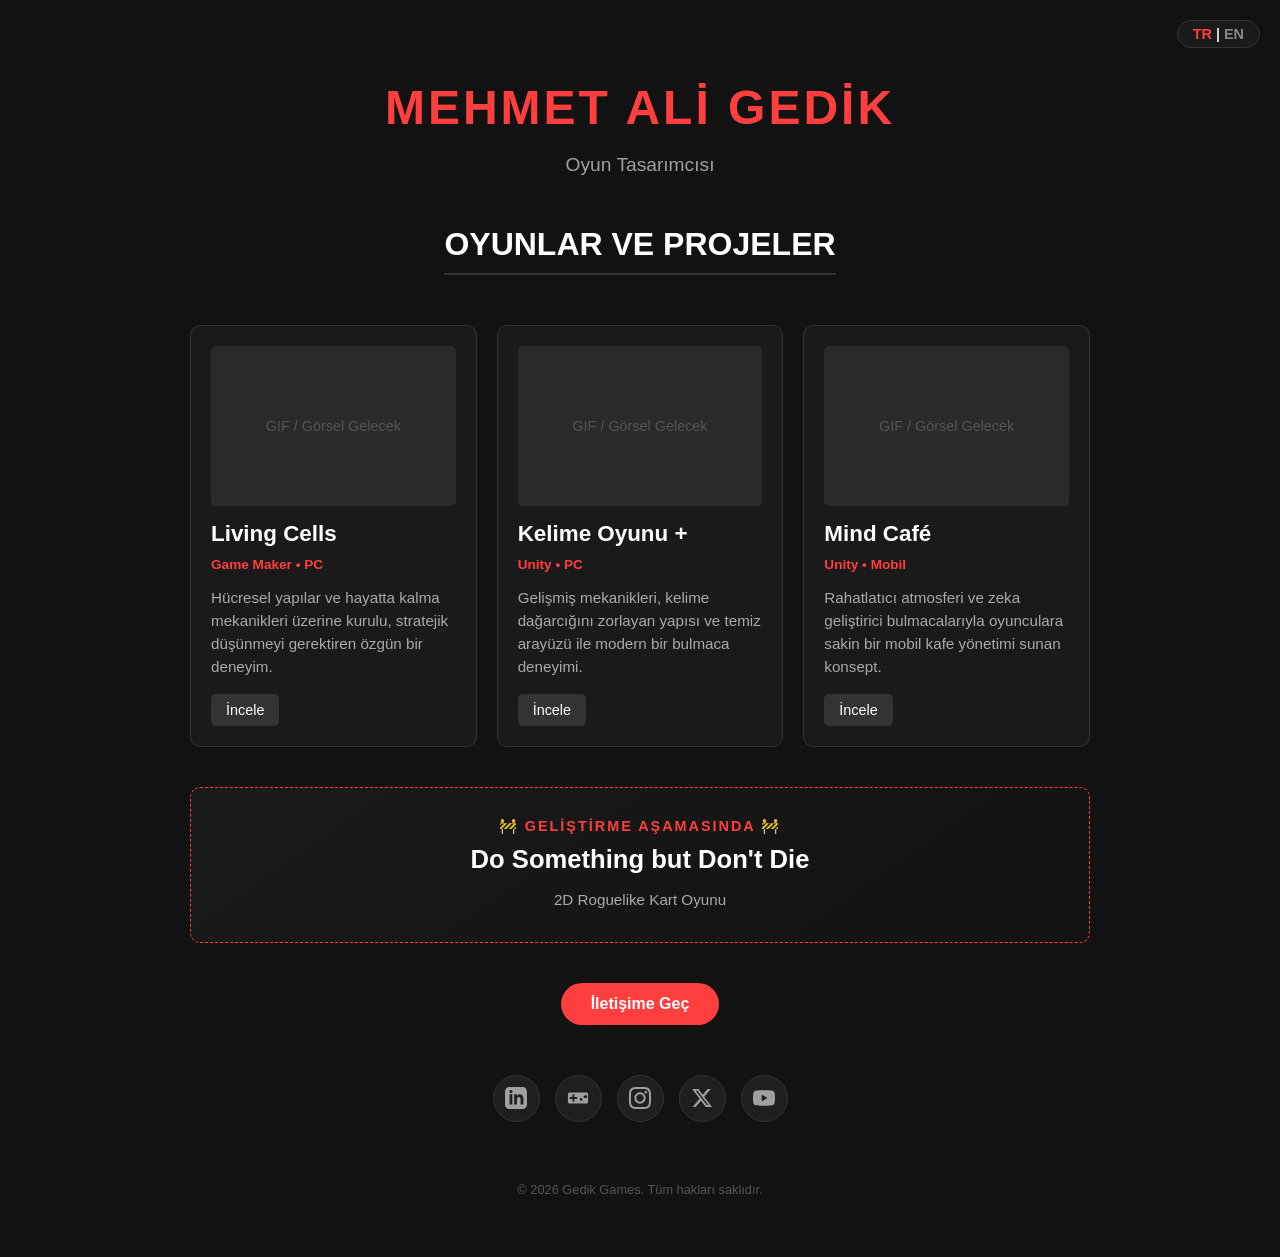
==== tr.html @ 859d9645 "Add files via upload" ====
﻿<!DOCTYPE html>
<html lang="tr">
<head>
    <meta charset="UTF-8">
    <meta name="viewport" content="width=device-width, initial-scale=1.0">
    <title>Mehmet Ali Gedik | Oyun Tasarımcısı</title>
    <link rel="icon" type="image/png" href="favicon.png">
    <style>
        body {
            background-color: #121212;
            color: #e0e0e0;
            font-family: 'Segoe UI', Tahoma, Geneva, Verdana, sans-serif;
            margin: 0;
            padding: 40px 0;
            display: flex;
            flex-direction: column;
            align-items: center;
            text-align: center;
            position: relative;
        }

        .container {
            max-width: 900px;
            padding: 20px;
            width: 100%;
        }

        /* --- DİL SEÇENEĞİ BUTONU --- */
        .lang-switch {
            position: absolute;
            top: 20px;
            right: 20px;
            background-color: #1a1a1a;
            border: 1px solid #333;
            border-radius: 20px;
            padding: 5px 15px;
            font-size: 0.9rem;
            font-weight: bold;
        }

            .lang-switch a {
                color: #888;
                text-decoration: none;
                transition: color 0.3s;
            }

                .lang-switch a.active {
                    color: #ff3e3e;
                }

                .lang-switch a:hover {
                    color: #fff;
                }

        h1 {
            font-size: 3rem;
            margin-bottom: 10px;
            color: #ff3e3e;
            text-transform: uppercase;
            letter-spacing: 3px;
            margin-top: 20px;
        }

        p {
            font-size: 1.2rem;
            color: #a0a0a0;
            margin-bottom: 30px;
        }

        .btn {
            display: inline-block;
            margin-top: 40px;
            padding: 12px 30px;
            background-color: #ff3e3e;
            color: white;
            text-decoration: none;
            font-weight: bold;
            border-radius: 30px;
            transition: transform 0.2s, background 0.2s;
        }

            .btn:hover {
                transform: scale(1.05);
                background-color: #e62e2e;
            }

        /* --- OYUN KARTLARI STİLİ --- */
        .section-title {
            margin-top: 20px;
            margin-bottom: 30px;
            font-size: 2rem;
            color: #fff;
            border-bottom: 2px solid #333;
            padding-bottom: 10px;
            display: inline-block;
        }

        .projects-grid {
            display: grid;
            grid-template-columns: repeat(auto-fit, minmax(280px, 1fr));
            gap: 20px;
            margin-top: 20px;
        }

        .project-card {
            background-color: #1a1a1a;
            border: 1px solid #333;
            border-radius: 10px;
            padding: 20px;
            text-align: left;
            transition: transform 0.3s ease, border-color 0.3s ease;
        }

            .project-card:hover {
                transform: translateY(-5px);
                border-color: #ff3e3e;
            }

        .project-img {
            width: 100%;
            height: 160px;
            background-color: #2a2a2a;
            border-radius: 5px;
            margin-bottom: 15px;
            object-fit: cover;
            display: flex;
            align-items: center;
            justify-content: center;
            color: #555;
            font-size: 0.9rem;
        }

        .project-title {
            font-size: 1.4rem;
            color: #fff;
            margin: 0 0 10px 0;
        }

        .project-desc {
            font-size: 0.95rem;
            color: #aaa;
            margin-bottom: 15px;
            line-height: 1.5;
        }

        .project-tech {
            font-size: 0.85rem;
            color: #ff3e3e;
            margin-bottom: 15px;
            font-weight: bold;
            /* text-transform: uppercase; Kodu silindi, artık tam yazıldığı gibi görünecek */
        }

        .play-btn {
            display: inline-block;
            padding: 8px 15px;
            background-color: #333;
            color: white;
            text-decoration: none;
            border-radius: 5px;
            font-size: 0.9rem;
            transition: background 0.2s;
        }

            .play-btn:hover {
                background-color: #ff3e3e;
            }

        /* --- CURRENTLY WORKING ON KARTI --- */
        .wip-card {
            background: linear-gradient(145deg, #1a1a1a, #121212);
            border: 1px dashed #ff3e3e;
            border-radius: 10px;
            padding: 30px;
            margin-top: 40px;
            text-align: center;
        }

        .wip-label {
            color: #ff3e3e;
            font-size: 0.9rem;
            font-weight: bold;
            text-transform: uppercase;
            letter-spacing: 2px;
            margin-bottom: 10px;
        }

        .wip-title {
            font-size: 1.6rem;
            color: #fff;
            margin: 0 0 5px 0;
        }

        /* SOSYAL MEDYA */
        .social-links {
            margin-top: 50px;
            display: flex;
            justify-content: center;
            gap: 15px;
            flex-wrap: wrap; /* Mobilde sığması için */
        }

        .social-btn {
            display: flex;
            align-items: center;
            justify-content: center;
            width: 45px;
            height: 45px;
            background-color: #1f1f1f;
            border: 1px solid #333;
            border-radius: 50%;
            color: #a0a0a0;
            transition: all 0.3s ease;
        }

            .social-btn svg {
                width: 22px;
                height: 22px;
                fill: currentColor;
            }

            .social-btn:hover {
                background-color: #ff3e3e;
                color: white;
                border-color: #ff3e3e;
                transform: translateY(-3px);
            }

        .footer {
            margin-top: 60px;
            font-size: 0.8rem;
            color: #555;
        }
    </style>
</head>
<body>

    <div class="lang-switch">
        <a href="index.html" class="active">TR</a> | <a href="en.html">EN</a>
    </div>

    <div class="container">
        <h1>MEHMET ALİ GEDİK</h1>
        <p>Oyun Tasarımcısı</p>

        <h2 class="section-title">OYUNLAR VE PROJELER</h2>

        <div class="projects-grid">

            <div class="project-card">
                <div class="project-img">GIF / Görsel Gelecek</div>
                <h3 class="project-title">Living Cells</h3>
                <div class="project-tech">Game Maker • PC</div>
                <p class="project-desc">Hücresel yapılar ve hayatta kalma mekanikleri üzerine kurulu, stratejik düşünmeyi gerektiren özgün bir deneyim.</p>
                <a href="#" class="play-btn" target="_blank">İncele</a>
            </div>

            <div class="project-card">
                <div class="project-img">GIF / Görsel Gelecek</div>
                <h3 class="project-title">Kelime Oyunu +</h3>
                <div class="project-tech">Unity • PC</div>
                <p class="project-desc">Gelişmiş mekanikleri, kelime dağarcığını zorlayan yapısı ve temiz arayüzü ile modern bir bulmaca deneyimi.</p>
                <a href="#" class="play-btn" target="_blank">İncele</a>
            </div>

            <div class="project-card">
                <div class="project-img">GIF / Görsel Gelecek</div>
                <h3 class="project-title">Mind Café</h3>
                <div class="project-tech">Unity • Mobil</div>
                <p class="project-desc">Rahatlatıcı atmosferi ve zeka geliştirici bulmacalarıyla oyunculara sakin bir mobil kafe yönetimi sunan konsept.</p>
                <a href="https://trello.com/b/cbjnEdzm/mind-cafe" class="play-btn" target="_blank">İncele</a>
            </div>

        </div>

        <div class="wip-card">
            <div class="wip-label">🚧 Geliştirme Aşamasında 🚧</div>
            <h3 class="wip-title">Do Something but Don't Die</h3>
            <p class="project-desc" style="margin-bottom:0;">2D Roguelike Kart Oyunu</p>
        </div>

        <a href="mailto:mehmetali@gedik.games" class="btn">İletişime Geç</a>

        <div class="social-links">

            <a href="https://www.linkedin.com/in/mehmet-ali-gedik-4412b135b/" target="_blank" class="social-btn" title="LinkedIn">
                <svg viewBox="0 0 24 24"><path d="M19 0h-14c-2.761 0-5 2.239-5 5v14c0 2.761 2.239 5 5 5h14c2.762 0 5-2.239 5-5v-14c0-2.761-2.238-5-5-5zm-11 19h-3v-11h3v11zm-1.5-12.268c-.966 0-1.75-.79-1.75-1.764s.784-1.764 1.75-1.764 1.75.79 1.75 1.764-.783 1.764-1.75 1.764zm13.5 12.268h-3v-5.604c0-3.368-4-3.113-4 0v5.604h-3v-11h3v1.765c1.396-2.586 7-2.777 7 2.476v6.759z" /></svg>
            </a>

            <a href="https://gedikmemoli.itch.io" target="_blank" class="social-btn" title="Itch.io">
                <svg viewBox="0 0 24 24">
                    <path d="M21 6H3c-1.1 0-2 .9-2 2v8c0 1.1.9 2 2 2h18c1.1 0 2-.9 2-2V8c0-1.1-.9-2-2-2zm-10 7H8v3H6v-3H3v-2h3V8h2v3h3v2zm4.5 2c-.83 0-1.5-.67-1.5-1.5s.67-1.5 1.5-1.5 1.5.67 1.5 1.5-.67 1.5-1.5 1.5zm4-3c-.83 0-1.5-.67-1.5-1.5S19.67 9 20.5 9s1.5.67 1.5 1.5-.67 1.5-1.5 1.5z" />
                </svg>
            </a>

            <a href="https://www.instagram.com/gedikmemoli" target="_blank" class="social-btn" title="Instagram">
                <svg viewBox="0 0 24 24"><path d="M12 2.163c3.204 0 3.584.012 4.85.07 3.252.148 4.771 1.691 4.919 4.919.058 1.265.069 1.645.069 4.849 0 3.205-.012 3.584-.069 4.849-.149 3.225-1.664 4.771-4.919 4.919-1.266.058-1.644.07-4.85.07-3.204 0-3.584-.012-4.849-.07-3.26-.149-4.771-1.699-4.919-4.92-.058-1.265-.07-1.644-.07-4.849 0-3.204.013-3.583.07-4.849.149-3.227 1.664-4.771 4.919-4.919 1.266-.057 1.645-.069 4.849-.069zm0-2.163c-3.259 0-3.667.014-4.947.072-4.358.2-6.78 2.618-6.98 6.98-.059 1.281-.073 1.689-.073 4.948 0 3.259.014 3.668.072 4.948.2 4.358 2.618 6.78 6.98 6.98 1.281.058 1.689.072 4.948.072 3.259 0 3.668-.014 4.948-.072 4.354-.2 6.782-2.618 6.979-6.98.059-1.28.073-1.689.073-4.948 0-3.259-.014-3.667-.072-4.947-.196-4.354-2.617-6.78-6.979-6.98-1.281-.059-1.69-.073-4.949-.073zm0 5.838c-3.403 0-6.162 2.759-6.162 6.162s2.759 6.163 6.162 6.163 6.162-2.759 6.162-6.163c0-3.403-2.759-6.162-6.162-6.162zm0 10.162c-2.209 0-4-1.79-4-4 0-2.209 1.791-4 4-4s4 1.791 4 4c0 2.21-1.791 4-4 4zm6.406-11.845c-.796 0-1.441.645-1.441 1.44s.645 1.44 1.441 1.44c.795 0 1.439-.645 1.439-1.44s-.644-1.44-1.439-1.44z" /></svg>
            </a>

            <a href="https://x.com/gedikmemoli" target="_blank" class="social-btn" title="X (Twitter)">
                <svg viewBox="0 0 24 24"><path d="M18.244 2.25h3.308l-7.227 8.26 8.502 11.24H16.17l-5.214-6.817L4.99 21.75H1.68l7.73-8.835L1.254 2.25H8.08l4.713 6.231zm-1.161 17.52h1.833L7.084 4.126H5.117z" /></svg>
            </a>

            <a href="https://www.youtube.com/@gedikmemoli" target="_blank" class="social-btn" title="YouTube">
                <svg viewBox="0 0 24 24"><path d="M23.498 6.186a3.016 3.016 0 0 0-2.122-2.136C19.505 3.545 12 3.545 12 3.545s-7.505 0-9.377.505A3.017 3.017 0 0 0 .502 6.186C0 8.07 0 12 0 12s0 3.93.502 5.814a3.016 3.016 0 0 0 2.122 2.136c1.871.505 9.376.505 9.376.505s7.505 0 9.377-.505a3.015 3.015 0 0 0 2.122-2.136C24 15.93 24 12 24 12s0-3.93-.502-5.814zM9.545 15.568V8.432L15.818 12l-6.273 3.568z" /></svg>
            </a>

        </div>

        <div class="footer">
            &copy; 2026 Gedik Games. Tüm hakları saklıdır.
        </div>
    </div>

</body>
</html>
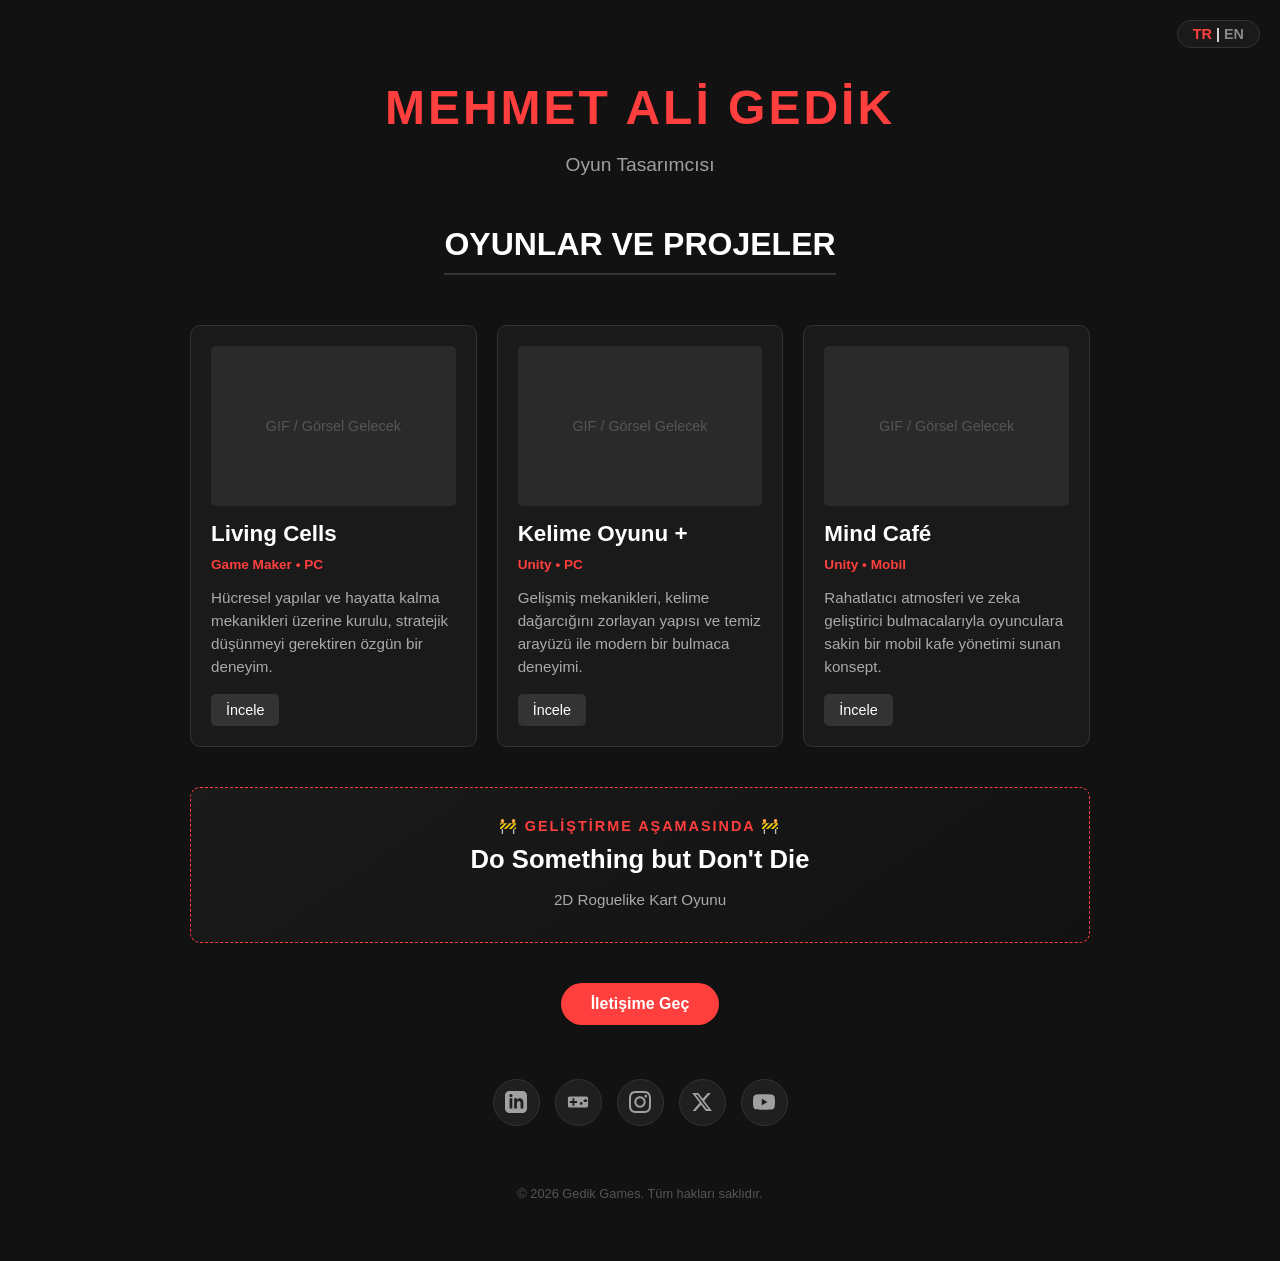
==== commit 9d490585: "Update tr.html" ====
--- a/tr.html
+++ b/tr.html
@@ -1,4 +1,4 @@
-﻿<!DOCTYPE html>
+<!DOCTYPE html>
 <html lang="tr">
 <head>
     <meta charset="UTF-8">
@@ -18,7 +18,6 @@
             text-align: center;
             position: relative;
         }
-
         .container {
             max-width: 900px;
             padding: 20px;
@@ -37,20 +36,17 @@
             font-size: 0.9rem;
             font-weight: bold;
         }
-
-            .lang-switch a {
-                color: #888;
-                text-decoration: none;
-                transition: color 0.3s;
-            }
-
-                .lang-switch a.active {
-                    color: #ff3e3e;
-                }
-
-                .lang-switch a:hover {
-                    color: #fff;
-                }
+        .lang-switch a {
+            color: #888;
+            text-decoration: none;
+            transition: color 0.3s;
+        }
+        .lang-switch a.active {
+            color: #ff3e3e;
+        }
+        .lang-switch a:hover {
+            color: #fff;
+        }
 
         h1 {
             font-size: 3rem;
@@ -60,29 +56,38 @@
             letter-spacing: 3px;
             margin-top: 20px;
         }
-
         p {
             font-size: 1.2rem;
             color: #a0a0a0;
             margin-bottom: 30px;
         }
-
+        
+        /* --- YENİ İLETİŞİM BUTONU STİLİ --- */
         .btn {
             display: inline-block;
             margin-top: 40px;
             padding: 12px 30px;
             background-color: #ff3e3e;
             color: white;
-            text-decoration: none;
             font-weight: bold;
             border-radius: 30px;
-            transition: transform 0.2s, background 0.2s;
-        }
-
-            .btn:hover {
-                transform: scale(1.05);
-                background-color: #e62e2e;
-            }
+            cursor: pointer;
+            transition: all 0.4s cubic-bezier(0.25, 0.8, 0.25, 1);
+            white-space: nowrap; 
+            overflow: hidden;
+            user-select: all; 
+        }
+        .btn:hover {
+            transform: scale(1.05);
+            background-color: #e62e2e;
+        }
+        .btn.expanded {
+            background-color: #1f1f1f;
+            border: 1px solid #ff3e3e;
+            color: #ff3e3e;
+            padding: 12px 40px; 
+            cursor: text;
+        }
 
         /* --- OYUN KARTLARI STİLİ --- */
         .section-title {
@@ -94,14 +99,12 @@
             padding-bottom: 10px;
             display: inline-block;
         }
-
         .projects-grid {
             display: grid;
             grid-template-columns: repeat(auto-fit, minmax(280px, 1fr));
             gap: 20px;
             margin-top: 20px;
         }
-
         .project-card {
             background-color: #1a1a1a;
             border: 1px solid #333;
@@ -110,12 +113,10 @@
             text-align: left;
             transition: transform 0.3s ease, border-color 0.3s ease;
         }
-
-            .project-card:hover {
-                transform: translateY(-5px);
-                border-color: #ff3e3e;
-            }
-
+        .project-card:hover {
+            transform: translateY(-5px);
+            border-color: #ff3e3e;
+        }
         .project-img {
             width: 100%;
             height: 160px;
@@ -129,28 +130,23 @@
             color: #555;
             font-size: 0.9rem;
         }
-
         .project-title {
             font-size: 1.4rem;
             color: #fff;
             margin: 0 0 10px 0;
         }
-
         .project-desc {
             font-size: 0.95rem;
             color: #aaa;
             margin-bottom: 15px;
             line-height: 1.5;
         }
-
         .project-tech {
             font-size: 0.85rem;
             color: #ff3e3e;
             margin-bottom: 15px;
             font-weight: bold;
-            /* text-transform: uppercase; Kodu silindi, artık tam yazıldığı gibi görünecek */
-        }
-
+        }
         .play-btn {
             display: inline-block;
             padding: 8px 15px;
@@ -161,10 +157,7 @@
             font-size: 0.9rem;
             transition: background 0.2s;
         }
-
-            .play-btn:hover {
-                background-color: #ff3e3e;
-            }
+        .play-btn:hover { background-color: #ff3e3e; }
 
         /* --- CURRENTLY WORKING ON KARTI --- */
         .wip-card {
@@ -175,7 +168,6 @@
             margin-top: 40px;
             text-align: center;
         }
-
         .wip-label {
             color: #ff3e3e;
             font-size: 0.9rem;
@@ -184,7 +176,6 @@
             letter-spacing: 2px;
             margin-bottom: 10px;
         }
-
         .wip-title {
             font-size: 1.6rem;
             color: #fff;
@@ -197,9 +188,8 @@
             display: flex;
             justify-content: center;
             gap: 15px;
-            flex-wrap: wrap; /* Mobilde sığması için */
-        }
-
+            flex-wrap: wrap;
+        }
         .social-btn {
             display: flex;
             align-items: center;
@@ -212,31 +202,20 @@
             color: #a0a0a0;
             transition: all 0.3s ease;
         }
-
-            .social-btn svg {
-                width: 22px;
-                height: 22px;
-                fill: currentColor;
-            }
-
-            .social-btn:hover {
-                background-color: #ff3e3e;
-                color: white;
-                border-color: #ff3e3e;
-                transform: translateY(-3px);
-            }
-
-        .footer {
-            margin-top: 60px;
-            font-size: 0.8rem;
-            color: #555;
-        }
+        .social-btn svg { width: 22px; height: 22px; fill: currentColor; }
+        .social-btn:hover {
+            background-color: #ff3e3e;
+            color: white;
+            border-color: #ff3e3e;
+            transform: translateY(-3px);
+        }
+        .footer { margin-top: 60px; font-size: 0.8rem; color: #555; }
     </style>
 </head>
 <body>
 
     <div class="lang-switch">
-        <a href="index.html" class="active">TR</a> | <a href="en.html">EN</a>
+        <a href="tr.html" class="active">TR</a> | <a href="index.html">EN</a>
     </div>
 
     <div class="container">
@@ -244,9 +223,9 @@
         <p>Oyun Tasarımcısı</p>
 
         <h2 class="section-title">OYUNLAR VE PROJELER</h2>
-
+        
         <div class="projects-grid">
-
+            
             <div class="project-card">
                 <div class="project-img">GIF / Görsel Gelecek</div>
                 <h3 class="project-title">Living Cells</h3>
@@ -279,30 +258,28 @@
             <p class="project-desc" style="margin-bottom:0;">2D Roguelike Kart Oyunu</p>
         </div>
 
-        <a href="mailto:mehmetali@gedik.games" class="btn">İletişime Geç</a>
+        <div id="contactBtn" class="btn" onclick="revealEmail()">İletişime Geç</div>
 
         <div class="social-links">
-
+            
             <a href="https://www.linkedin.com/in/mehmet-ali-gedik-4412b135b/" target="_blank" class="social-btn" title="LinkedIn">
-                <svg viewBox="0 0 24 24"><path d="M19 0h-14c-2.761 0-5 2.239-5 5v14c0 2.761 2.239 5 5 5h14c2.762 0 5-2.239 5-5v-14c0-2.761-2.238-5-5-5zm-11 19h-3v-11h3v11zm-1.5-12.268c-.966 0-1.75-.79-1.75-1.764s.784-1.764 1.75-1.764 1.75.79 1.75 1.764-.783 1.764-1.75 1.764zm13.5 12.268h-3v-5.604c0-3.368-4-3.113-4 0v5.604h-3v-11h3v1.765c1.396-2.586 7-2.777 7 2.476v6.759z" /></svg>
+                <svg viewBox="0 0 24 24"><path d="M19 0h-14c-2.761 0-5 2.239-5 5v14c0 2.761 2.239 5 5 5h14c2.762 0 5-2.239 5-5v-14c0-2.761-2.238-5-5-5zm-11 19h-3v-11h3v11zm-1.5-12.268c-.966 0-1.75-.79-1.75-1.764s.784-1.764 1.75-1.764 1.75.79 1.75 1.764-.783 1.764-1.75 1.764zm13.5 12.268h-3v-5.604c0-3.368-4-3.113-4 0v5.604h-3v-11h3v1.765c1.396-2.586 7-2.777 7 2.476v6.759z"/></svg>
             </a>
 
             <a href="https://gedikmemoli.itch.io" target="_blank" class="social-btn" title="Itch.io">
-                <svg viewBox="0 0 24 24">
-                    <path d="M21 6H3c-1.1 0-2 .9-2 2v8c0 1.1.9 2 2 2h18c1.1 0 2-.9 2-2V8c0-1.1-.9-2-2-2zm-10 7H8v3H6v-3H3v-2h3V8h2v3h3v2zm4.5 2c-.83 0-1.5-.67-1.5-1.5s.67-1.5 1.5-1.5 1.5.67 1.5 1.5-.67 1.5-1.5 1.5zm4-3c-.83 0-1.5-.67-1.5-1.5S19.67 9 20.5 9s1.5.67 1.5 1.5-.67 1.5-1.5 1.5z" />
-                </svg>
+                <svg viewBox="0 0 24 24"><path d="M21 6H3c-1.1 0-2 .9-2 2v8c0 1.1.9 2 2 2h18c1.1 0 2-.9 2-2V8c0-1.1-.9-2-2-2zm-10 7H8v3H6v-3H3v-2h3V8h2v3h3v2zm4.5 2c-.83 0-1.5-.67-1.5-1.5s.67-1.5 1.5-1.5 1.5.67 1.5 1.5-.67 1.5-1.5 1.5zm4-3c-.83 0-1.5-.67-1.5-1.5S19.67 9 20.5 9s1.5.67 1.5 1.5-.67 1.5-1.5 1.5z"/></svg>
             </a>
 
             <a href="https://www.instagram.com/gedikmemoli" target="_blank" class="social-btn" title="Instagram">
-                <svg viewBox="0 0 24 24"><path d="M12 2.163c3.204 0 3.584.012 4.85.07 3.252.148 4.771 1.691 4.919 4.919.058 1.265.069 1.645.069 4.849 0 3.205-.012 3.584-.069 4.849-.149 3.225-1.664 4.771-4.919 4.919-1.266.058-1.644.07-4.85.07-3.204 0-3.584-.012-4.849-.07-3.26-.149-4.771-1.699-4.919-4.92-.058-1.265-.07-1.644-.07-4.849 0-3.204.013-3.583.07-4.849.149-3.227 1.664-4.771 4.919-4.919 1.266-.057 1.645-.069 4.849-.069zm0-2.163c-3.259 0-3.667.014-4.947.072-4.358.2-6.78 2.618-6.98 6.98-.059 1.281-.073 1.689-.073 4.948 0 3.259.014 3.668.072 4.948.2 4.358 2.618 6.78 6.98 6.98 1.281.058 1.689.072 4.948.072 3.259 0 3.668-.014 4.948-.072 4.354-.2 6.782-2.618 6.979-6.98.059-1.28.073-1.689.073-4.948 0-3.259-.014-3.667-.072-4.947-.196-4.354-2.617-6.78-6.979-6.98-1.281-.059-1.69-.073-4.949-.073zm0 5.838c-3.403 0-6.162 2.759-6.162 6.162s2.759 6.163 6.162 6.163 6.162-2.759 6.162-6.163c0-3.403-2.759-6.162-6.162-6.162zm0 10.162c-2.209 0-4-1.79-4-4 0-2.209 1.791-4 4-4s4 1.791 4 4c0 2.21-1.791 4-4 4zm6.406-11.845c-.796 0-1.441.645-1.441 1.44s.645 1.44 1.441 1.44c.795 0 1.439-.645 1.439-1.44s-.644-1.44-1.439-1.44z" /></svg>
+                <svg viewBox="0 0 24 24"><path d="M12 2.163c3.204 0 3.584.012 4.85.07 3.252.148 4.771 1.691 4.919 4.919.058 1.265.069 1.645.069 4.849 0 3.205-.012 3.584-.069 4.849-.149 3.225-1.664 4.771-4.919 4.919-1.266.058-1.644.07-4.85.07-3.204 0-3.584-.012-4.849-.07-3.26-.149-4.771-1.699-4.919-4.92-.058-1.265-.07-1.644-.07-4.849 0-3.204.013-3.583.07-4.849.149-3.227 1.664-4.771 4.919-4.919 1.266-.057 1.645-.069 4.849-.069zm0-2.163c-3.259 0-3.667.014-4.947.072-4.358.2-6.78 2.618-6.98 6.98-.059 1.281-.073 1.689-.073 4.948 0 3.259.014 3.668.072 4.948.2 4.358 2.618 6.78 6.98 6.98 1.281.058 1.689.072 4.948.072 3.259 0 3.668-.014 4.948-.072 4.354-.2 6.782-2.618 6.979-6.98.059-1.28.073-1.689.073-4.948 0-3.259-.014-3.667-.072-4.947-.196-4.354-2.617-6.78-6.979-6.98-1.281-.059-1.69-.073-4.949-.073zm0 5.838c-3.403 0-6.162 2.759-6.162 6.162s2.759 6.163 6.162 6.163 6.162-2.759 6.162-6.163c0-3.403-2.759-6.162-6.162-6.162zm0 10.162c-2.209 0-4-1.79-4-4 0-2.209 1.791-4 4-4s4 1.791 4 4c0 2.21-1.791 4-4 4zm6.406-11.845c-.796 0-1.441.645-1.441 1.44s.645 1.44 1.441 1.44c.795 0 1.439-.645 1.439-1.44s-.644-1.44-1.439-1.44z"/></svg>
             </a>
 
             <a href="https://x.com/gedikmemoli" target="_blank" class="social-btn" title="X (Twitter)">
-                <svg viewBox="0 0 24 24"><path d="M18.244 2.25h3.308l-7.227 8.26 8.502 11.24H16.17l-5.214-6.817L4.99 21.75H1.68l7.73-8.835L1.254 2.25H8.08l4.713 6.231zm-1.161 17.52h1.833L7.084 4.126H5.117z" /></svg>
+                <svg viewBox="0 0 24 24"><path d="M18.244 2.25h3.308l-7.227 8.26 8.502 11.24H16.17l-5.214-6.817L4.99 21.75H1.68l7.73-8.835L1.254 2.25H8.08l4.713 6.231zm-1.161 17.52h1.833L7.084 4.126H5.117z"/></svg>
             </a>
 
             <a href="https://www.youtube.com/@gedikmemoli" target="_blank" class="social-btn" title="YouTube">
-                <svg viewBox="0 0 24 24"><path d="M23.498 6.186a3.016 3.016 0 0 0-2.122-2.136C19.505 3.545 12 3.545 12 3.545s-7.505 0-9.377.505A3.017 3.017 0 0 0 .502 6.186C0 8.07 0 12 0 12s0 3.93.502 5.814a3.016 3.016 0 0 0 2.122 2.136c1.871.505 9.376.505 9.376.505s7.505 0 9.377-.505a3.015 3.015 0 0 0 2.122-2.136C24 15.93 24 12 24 12s0-3.93-.502-5.814zM9.545 15.568V8.432L15.818 12l-6.273 3.568z" /></svg>
+                <svg viewBox="0 0 24 24"><path d="M23.498 6.186a3.016 3.016 0 0 0-2.122-2.136C19.505 3.545 12 3.545 12 3.545s-7.505 0-9.377.505A3.017 3.017 0 0 0 .502 6.186C0 8.07 0 12 0 12s0 3.93.502 5.814a3.016 3.016 0 0 0 2.122 2.136c1.871.505 9.376.505 9.376.505s7.505 0 9.377-.505a3.015 3.015 0 0 0 2.122-2.136C24 15.93 24 12 24 12s0-3.93-.502-5.814zM9.545 15.568V8.432L15.818 12l-6.273 3.568z"/></svg>
             </a>
 
         </div>
@@ -312,5 +289,14 @@
         </div>
     </div>
 
+    <script>
+        function revealEmail() {
+            const btn = document.getElementById('contactBtn');
+            btn.textContent = 'mehmetali@gedik.games';
+            btn.classList.add('expanded'); 
+            btn.onclick = null; 
+        }
+    </script>
+
 </body>
-</html>+</html>
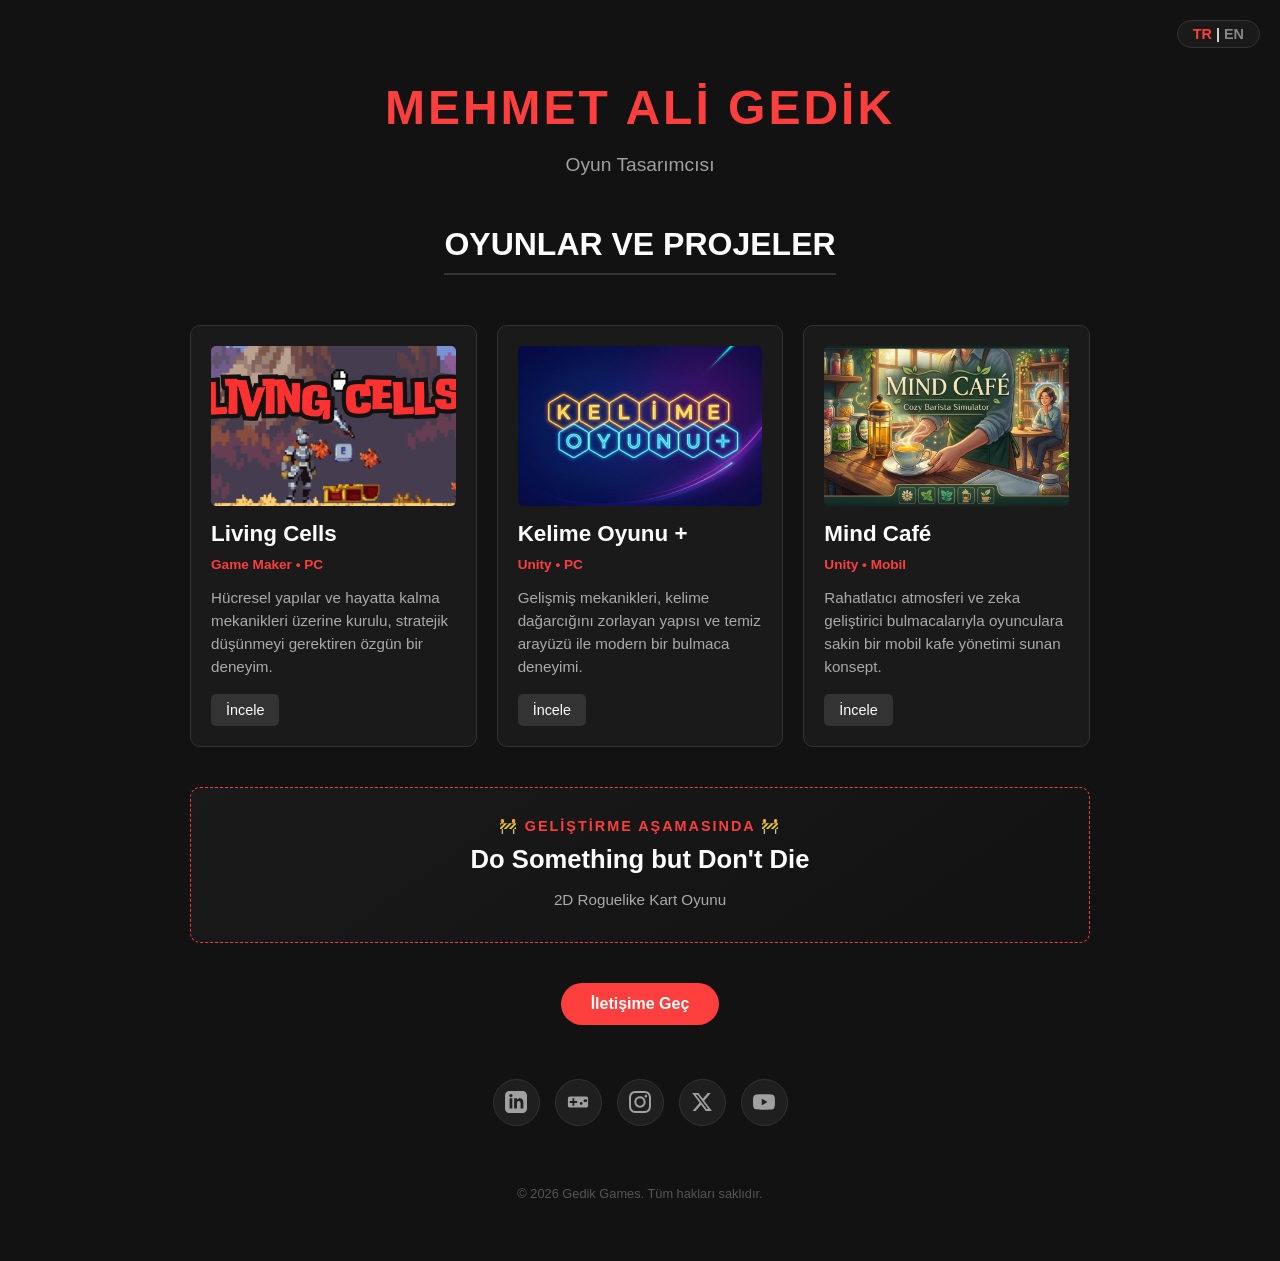
==== commit 4301df37: "Update tr.html" ====
--- a/tr.html
+++ b/tr.html
@@ -227,7 +227,7 @@
         <div class="projects-grid">
             
             <div class="project-card">
-                <div class="project-img">GIF / Görsel Gelecek</div>
+                <img src="living-cells.png" alt="Living Cells" class="project-img">
                 <h3 class="project-title">Living Cells</h3>
                 <div class="project-tech">Game Maker • PC</div>
                 <p class="project-desc">Hücresel yapılar ve hayatta kalma mekanikleri üzerine kurulu, stratejik düşünmeyi gerektiren özgün bir deneyim.</p>
@@ -235,7 +235,7 @@
             </div>
 
             <div class="project-card">
-                <div class="project-img">GIF / Görsel Gelecek</div>
+                <img src="kelime-oyunu.png" alt="Kelime Oyunu" class="project-img">
                 <h3 class="project-title">Kelime Oyunu +</h3>
                 <div class="project-tech">Unity • PC</div>
                 <p class="project-desc">Gelişmiş mekanikleri, kelime dağarcığını zorlayan yapısı ve temiz arayüzü ile modern bir bulmaca deneyimi.</p>
@@ -243,7 +243,7 @@
             </div>
 
             <div class="project-card">
-                <div class="project-img">GIF / Görsel Gelecek</div>
+                <img src="mind-cafe.png" alt="Mind Cafe" class="project-img">
                 <h3 class="project-title">Mind Café</h3>
                 <div class="project-tech">Unity • Mobil</div>
                 <p class="project-desc">Rahatlatıcı atmosferi ve zeka geliştirici bulmacalarıyla oyunculara sakin bir mobil kafe yönetimi sunan konsept.</p>
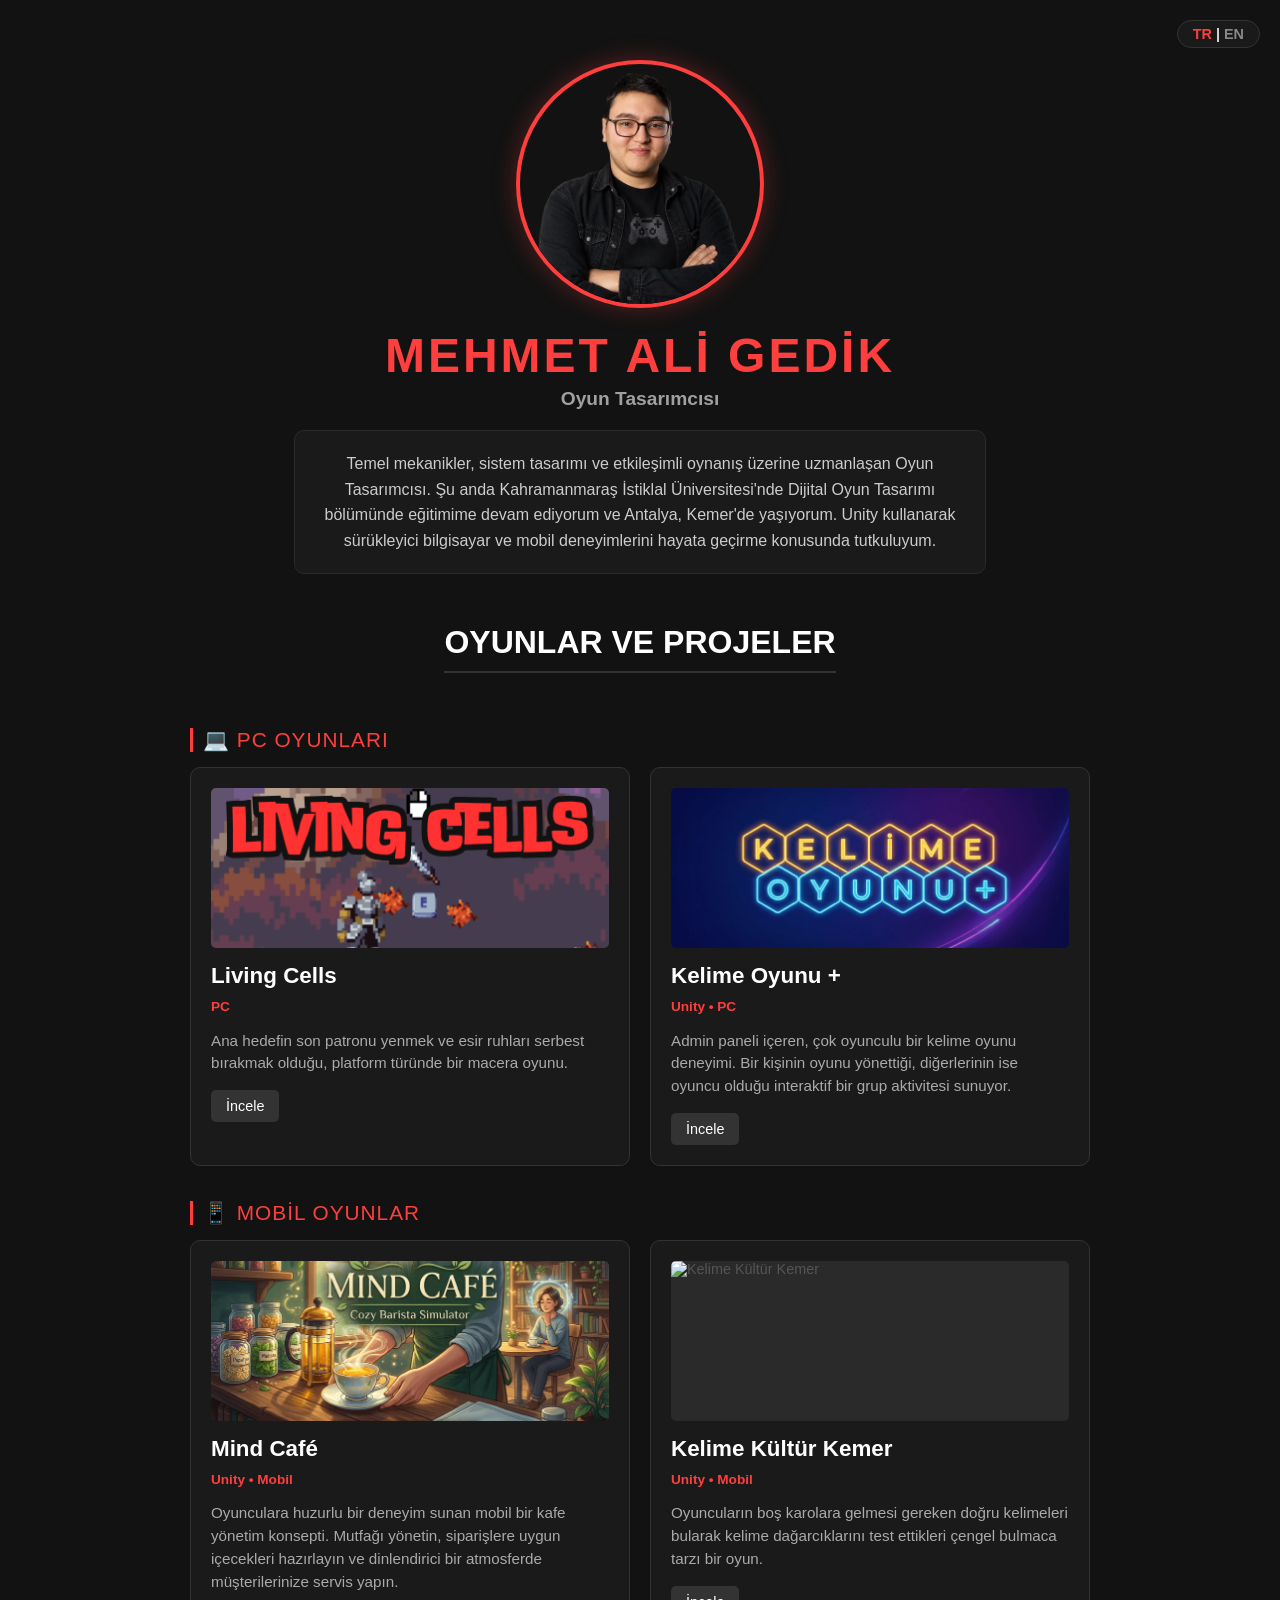
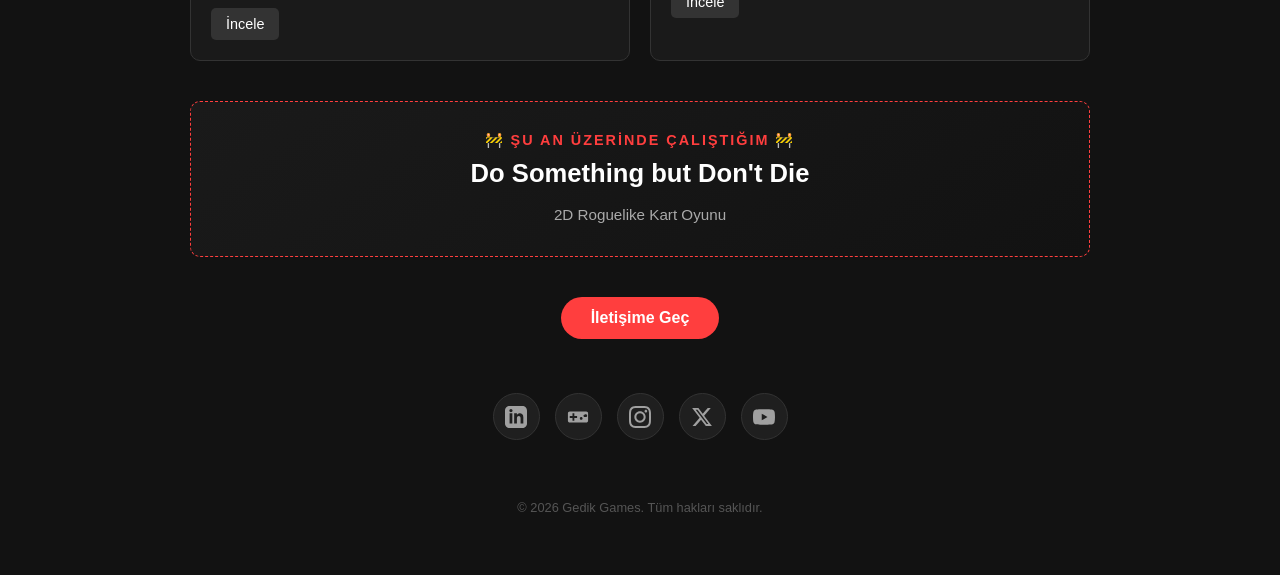
==== commit 23ed3c8e: "Update tr.html" ====
--- a/tr.html
+++ b/tr.html
@@ -3,7 +3,7 @@
 <head>
     <meta charset="UTF-8">
     <meta name="viewport" content="width=device-width, initial-scale=1.0">
-    <title>Mehmet Ali Gedik | Oyun Tasarımcısı</title>
+    <title>Mehmet Ali Gedik | Game Designer</title>
     <link rel="icon" type="image/png" href="favicon.png">
     <style>
         body {
@@ -48,18 +48,61 @@
             color: #fff;
         }
 
+        /* --- PROFIL FOTOĞRAFI ALANI --- */
+        .profile-container {
+            width: 240px; 
+            height: 240px; 
+            margin: 0 auto 20px auto;
+            border-radius: 50%;
+            border: 4px solid #ff3e3e;
+            box-shadow: 0 0 25px rgba(255, 62, 62, 0.3);
+            overflow: hidden;
+            transition: transform 0.3s ease, box-shadow 0.3s ease;
+        }
+        .profile-img {
+            width: 100%;
+            height: 100%;
+            object-fit: cover;
+            transition: transform 0.3s ease;
+        }
+        .profile-container:hover {
+            transform: scale(1.03);
+            box-shadow: 0 0 35px rgba(255, 62, 62, 0.6);
+        }
+        .profile-container:hover .profile-img {
+            transform: scale(1.05);
+        }
+
         h1 {
             font-size: 3rem;
-            margin-bottom: 10px;
+            margin-bottom: 5px;
             color: #ff3e3e;
             text-transform: uppercase;
             letter-spacing: 3px;
-            margin-top: 20px;
-        }
-        p {
+            margin-top: 10px;
+        }
+        .subtitle {
             font-size: 1.2rem;
             color: #a0a0a0;
-            margin-bottom: 30px;
+            margin-bottom: 20px;
+            font-weight: 600;
+        }
+
+        /* --- KİŞİSEL BİLGİLER / BIO KART --- */
+        .bio-card {
+            background-color: #1a1a1a;
+            border: 1px solid #2a2a2a;
+            border-radius: 10px;
+            padding: 20px;
+            margin: 0 auto 30px auto;
+            max-width: 650px;
+            text-align: center;
+        }
+        .bio-text {
+            font-size: 1rem;
+            color: #cccccc;
+            line-height: 1.6;
+            margin: 0;
         }
         
         /* --- YENİ İLETİŞİM BUTONU STİLİ --- */
@@ -75,7 +118,6 @@
             transition: all 0.4s cubic-bezier(0.25, 0.8, 0.25, 1);
             white-space: nowrap; 
             overflow: hidden;
-            user-select: all; 
         }
         .btn:hover {
             transform: scale(1.05);
@@ -84,26 +126,45 @@
         .btn.expanded {
             background-color: #1f1f1f;
             border: 1px solid #ff3e3e;
-            color: #ff3e3e;
-            padding: 12px 40px; 
-            cursor: text;
-        }
-
-        /* --- OYUN KARTLARI STİLİ --- */
+            padding: 0; 
+        }
+        .btn.expanded a {
+            display: block;
+            padding: 12px 40px;
+            color: #ff3e3e;
+            text-decoration: none;
+            cursor: pointer;
+        }
+        .btn.expanded a:hover {
+            color: #fff;
+        }
+
+        /* --- OYUN KARTLARI VE KATEGORİ STİLLERİ --- */
         .section-title {
             margin-top: 20px;
-            margin-bottom: 30px;
+            margin-bottom: 20px;
             font-size: 2rem;
             color: #fff;
             border-bottom: 2px solid #333;
             padding-bottom: 10px;
             display: inline-block;
+        }
+        .category-title {
+            font-size: 1.3rem;
+            color: #ff3e3e;
+            text-align: left;
+            margin-top: 35px;
+            margin-bottom: 15px;
+            text-transform: uppercase;
+            letter-spacing: 1px;
+            border-left: 3px solid #ff3e3e;
+            padding-left: 10px;
         }
         .projects-grid {
             display: grid;
             grid-template-columns: repeat(auto-fit, minmax(280px, 1fr));
             gap: 20px;
-            margin-top: 20px;
+            margin-top: 10px;
         }
         .project-card {
             background-color: #1a1a1a;
@@ -219,45 +280,76 @@
     </div>
 
     <div class="container">
+        
+        <!-- PROFIL FOTOĞRAFI ALANI -->
+        <div class="profile-container">
+            <img src="1cepete1.webp" alt="Mehmet Ali Gedik" class="profile-img">
+        </div>
+
         <h1>MEHMET ALİ GEDİK</h1>
-        <p>Oyun Tasarımcısı</p>
+        <div class="subtitle">Oyun Tasarımcısı</div>
+
+        <!-- KİŞİSEL BİLGİLER / HAKKINDA -->
+        <div class="bio-card">
+            <p class="bio-text">
+                Temel mekanikler, sistem tasarımı ve etkileşimli oynanış üzerine uzmanlaşan Oyun Tasarımcısı. Şu anda Kahramanmaraş İstiklal Üniversitesi'nde Dijital Oyun Tasarımı bölümünde eğitimime devam ediyorum ve Antalya, Kemer'de yaşıyorum. Unity kullanarak sürükleyici bilgisayar ve mobil deneyimlerini hayata geçirme konusunda tutkuluyum.
+            </p>
+        </div>
 
         <h2 class="section-title">OYUNLAR VE PROJELER</h2>
         
+        <!-- PC OYUNLARI -->
+        <div class="category-title">💻 PC Oyunları</div>
         <div class="projects-grid">
             
             <div class="project-card">
                 <img src="living-cells.png" alt="Living Cells" class="project-img">
                 <h3 class="project-title">Living Cells</h3>
-                <div class="project-tech">Game Maker • PC</div>
-                <p class="project-desc">Hücresel yapılar ve hayatta kalma mekanikleri üzerine kurulu, stratejik düşünmeyi gerektiren özgün bir deneyim.</p>
+                <div class="project-tech">PC</div>
+                <p class="project-desc">Ana hedefin son patronu yenmek ve esir ruhları serbest bırakmak olduğu, platform türünde bir macera oyunu.</p>
+                <a href="https://gedikmemoli.itch.io/living-cells" class="play-btn" target="_blank">İncele</a>
+            </div>
+
+            <div class="project-card">
+                <img src="kelime-oyunu.png" alt="Kelime Oyunu +" class="project-img">
+                <h3 class="project-title">Kelime Oyunu +</h3>
+                <div class="project-tech">Unity • PC</div>
+                <p class="project-desc">Admin paneli içeren, çok oyunculu bir kelime oyunu deneyimi. Bir kişinin oyunu yönettiği, diğerlerinin ise oyuncu olduğu interaktif bir grup aktivitesi sunuyor.</p>
                 <a href="#" class="play-btn" target="_blank">İncele</a>
             </div>
 
-            <div class="project-card">
-                <img src="kelime-oyunu.png" alt="Kelime Oyunu" class="project-img">
-                <h3 class="project-title">Kelime Oyunu +</h3>
-                <div class="project-tech">Unity • PC</div>
-                <p class="project-desc">Gelişmiş mekanikleri, kelime dağarcığını zorlayan yapısı ve temiz arayüzü ile modern bir bulmaca deneyimi.</p>
-                <a href="#" class="play-btn" target="_blank">İncele</a>
-            </div>
+        </div>
+
+        <!-- MOBİL OYUNLAR -->
+        <div class="category-title">📱 Mobil Oyunlar</div>
+        <div class="projects-grid">
 
             <div class="project-card">
                 <img src="mind-cafe.png" alt="Mind Cafe" class="project-img">
                 <h3 class="project-title">Mind Café</h3>
                 <div class="project-tech">Unity • Mobil</div>
-                <p class="project-desc">Rahatlatıcı atmosferi ve zeka geliştirici bulmacalarıyla oyunculara sakin bir mobil kafe yönetimi sunan konsept.</p>
-                <a href="https://trello.com/b/cbjnEdzm/mind-cafe" class="play-btn" target="_blank">İncele</a>
+                <p class="project-desc">Oyunculara huzurlu bir deneyim sunan mobil bir kafe yönetim konsepti. Mutfağı yönetin, siparişlere uygun içecekleri hazırlayın ve dinlendirici bir atmosferde müşterilerinize servis yapın.</p>
+                <a href="https://play.google.com/store/apps/details?id=com.istiklal.doga.y2026.mindcafe" class="play-btn" target="_blank">İncele</a>
             </div>
 
-        </div>
-
+            <div class="project-card">
+                <img src="kelime-kultur-kemer.png" alt="Kelime Kültür Kemer" class="project-img">
+                <h3 class="project-title">Kelime Kültür Kemer</h3>
+                <div class="project-tech">Unity • Mobil</div>
+                <p class="project-desc">Oyuncuların boş karolara gelmesi gereken doğru kelimeleri bularak kelime dağarcıklarını test ettikleri çengel bulmaca tarzı bir oyun.</p>
+                <a href="#" class="play-btn" target="_blank">İncele</a>
+            </div>
+
+        </div>
+
+        <!-- CURRENTLY WORKING ON -->
         <div class="wip-card">
-            <div class="wip-label">🚧 Geliştirme Aşamasında 🚧</div>
+            <div class="wip-label">🚧 Şu An Üzerinde Çalıştığım 🚧</div>
             <h3 class="wip-title">Do Something but Don't Die</h3>
             <p class="project-desc" style="margin-bottom:0;">2D Roguelike Kart Oyunu</p>
         </div>
 
+        <!-- İLETİŞİM BUTONU -->
         <div id="contactBtn" class="btn" onclick="revealEmail()">İletişime Geç</div>
 
         <div class="social-links">
@@ -292,9 +384,10 @@
     <script>
         function revealEmail() {
             const btn = document.getElementById('contactBtn');
-            btn.textContent = 'mehmetali@gedik.games';
-            btn.classList.add('expanded'); 
-            btn.onclick = null; 
+            // Yeni HTML içeriği (mailto linki ile)
+            btn.innerHTML = '<a href="mailto:mehmetali@gedik.games">mehmetali@gedik.games</a>';
+            btn.classList.add('expanded');
+            btn.onclick = null;
         }
     </script>
 
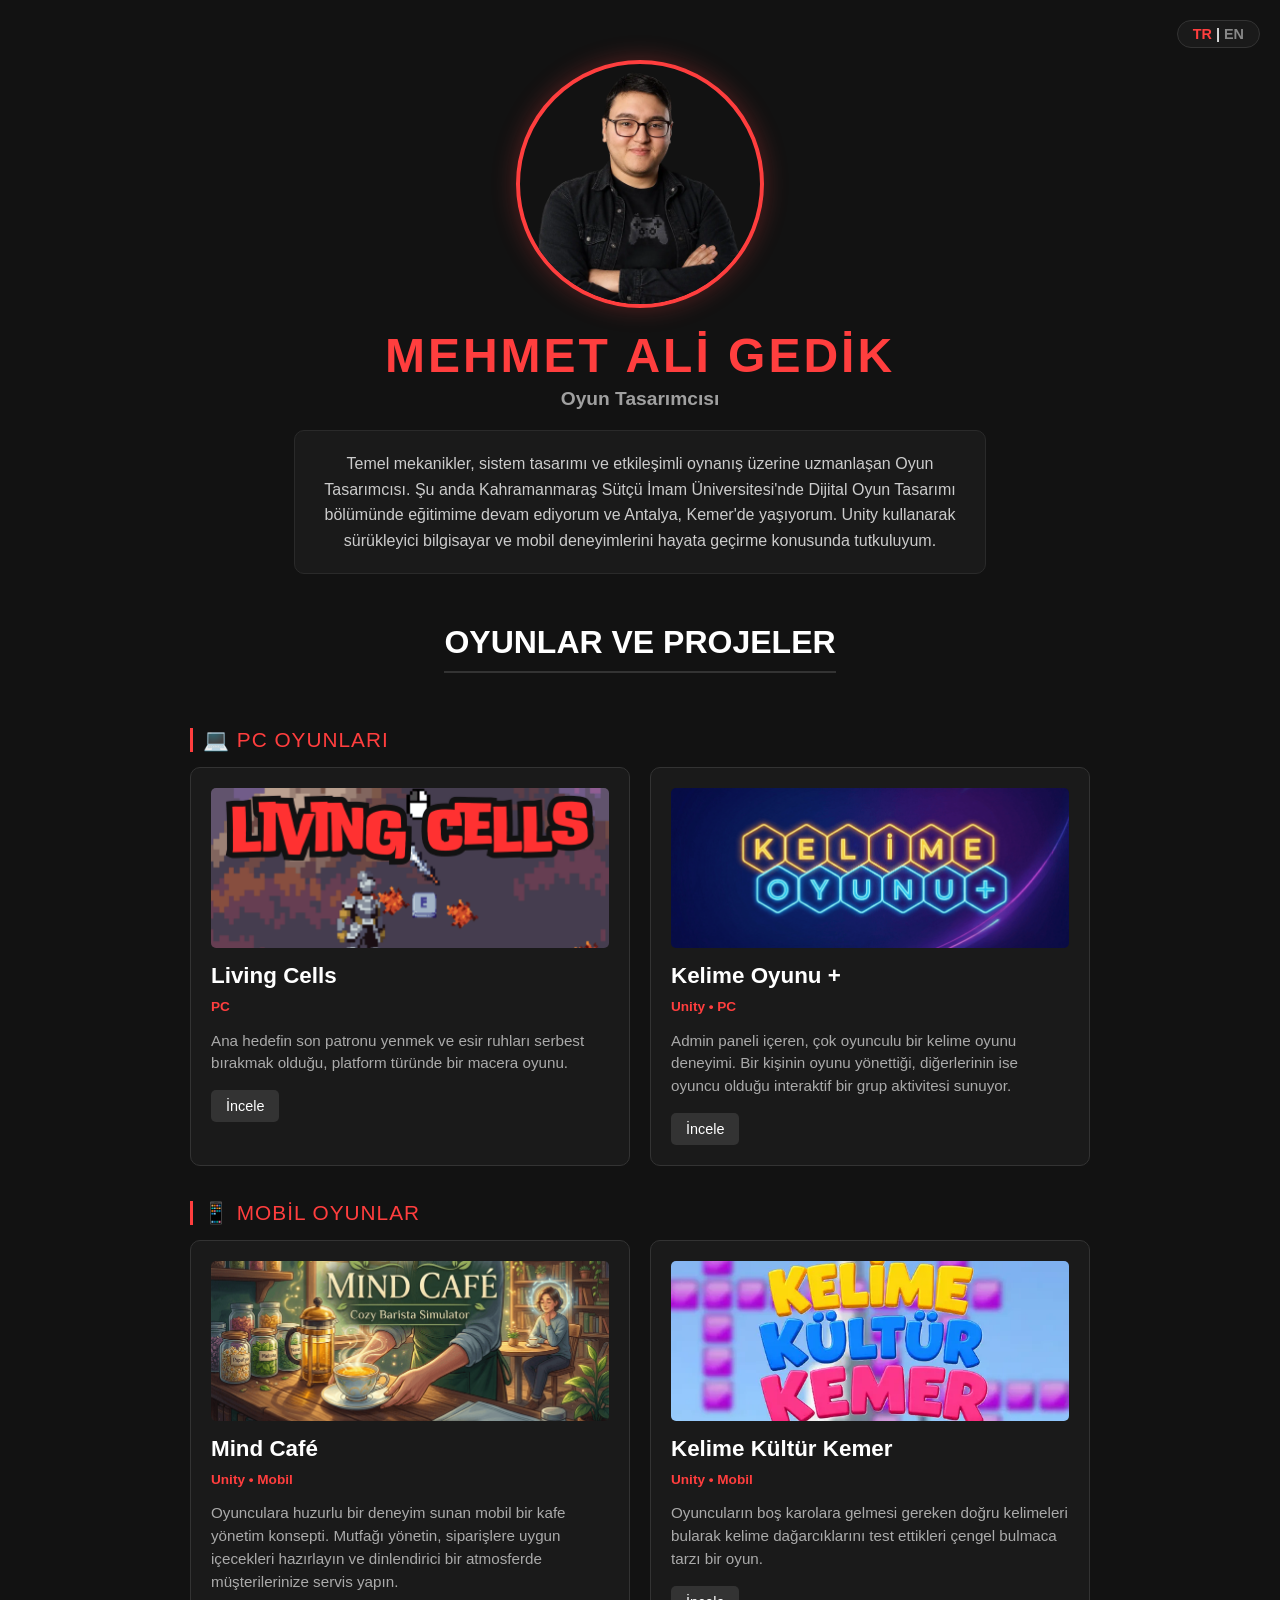
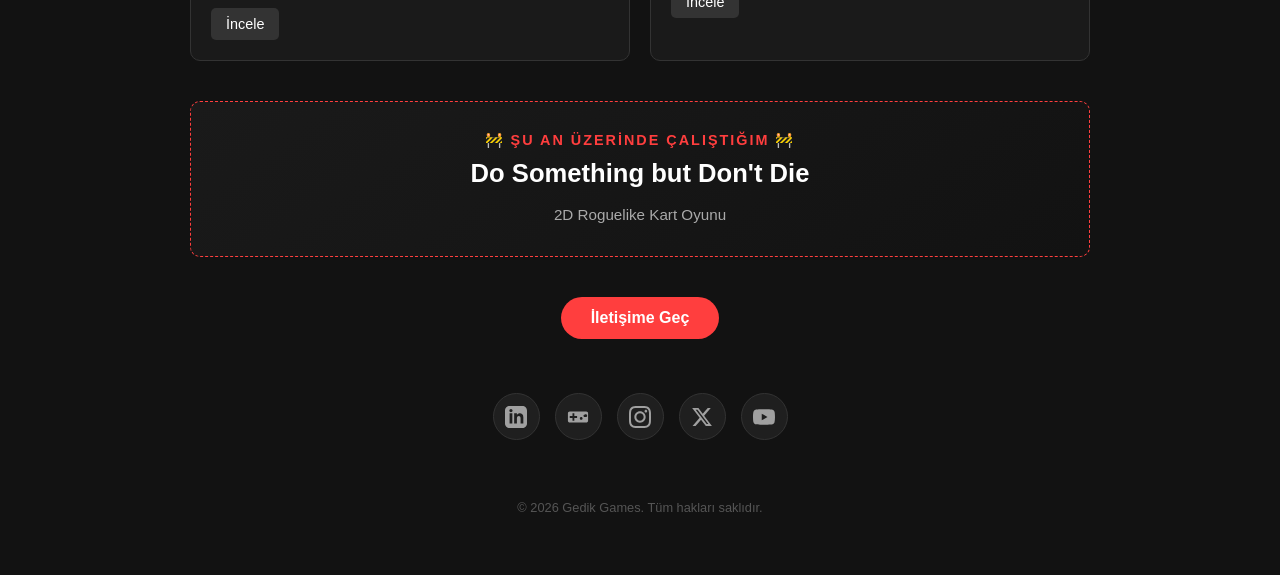
==== commit 968eeaf7: "Update tr.html" ====
--- a/tr.html
+++ b/tr.html
@@ -292,7 +292,7 @@
         <!-- KİŞİSEL BİLGİLER / HAKKINDA -->
         <div class="bio-card">
             <p class="bio-text">
-                Temel mekanikler, sistem tasarımı ve etkileşimli oynanış üzerine uzmanlaşan Oyun Tasarımcısı. Şu anda Kahramanmaraş İstiklal Üniversitesi'nde Dijital Oyun Tasarımı bölümünde eğitimime devam ediyorum ve Antalya, Kemer'de yaşıyorum. Unity kullanarak sürükleyici bilgisayar ve mobil deneyimlerini hayata geçirme konusunda tutkuluyum.
+                Temel mekanikler, sistem tasarımı ve etkileşimli oynanış üzerine uzmanlaşan Oyun Tasarımcısı. Şu anda Kahramanmaraş Sütçü İmam Üniversitesi'nde Dijital Oyun Tasarımı bölümünde eğitimime devam ediyorum ve Antalya, Kemer'de yaşıyorum. Unity kullanarak sürükleyici bilgisayar ve mobil deneyimlerini hayata geçirme konusunda tutkuluyum.
             </p>
         </div>
 
@@ -333,7 +333,7 @@
             </div>
 
             <div class="project-card">
-                <img src="kelime-kultur-kemer.png" alt="Kelime Kültür Kemer" class="project-img">
+                <img src="1kelimekültürkemer1.webp" alt="Kelime Kültür Kemer" class="project-img">
                 <h3 class="project-title">Kelime Kültür Kemer</h3>
                 <div class="project-tech">Unity • Mobil</div>
                 <p class="project-desc">Oyuncuların boş karolara gelmesi gereken doğru kelimeleri bularak kelime dağarcıklarını test ettikleri çengel bulmaca tarzı bir oyun.</p>
@@ -384,7 +384,6 @@
     <script>
         function revealEmail() {
             const btn = document.getElementById('contactBtn');
-            // Yeni HTML içeriği (mailto linki ile)
             btn.innerHTML = '<a href="mailto:mehmetali@gedik.games">mehmetali@gedik.games</a>';
             btn.classList.add('expanded');
             btn.onclick = null;
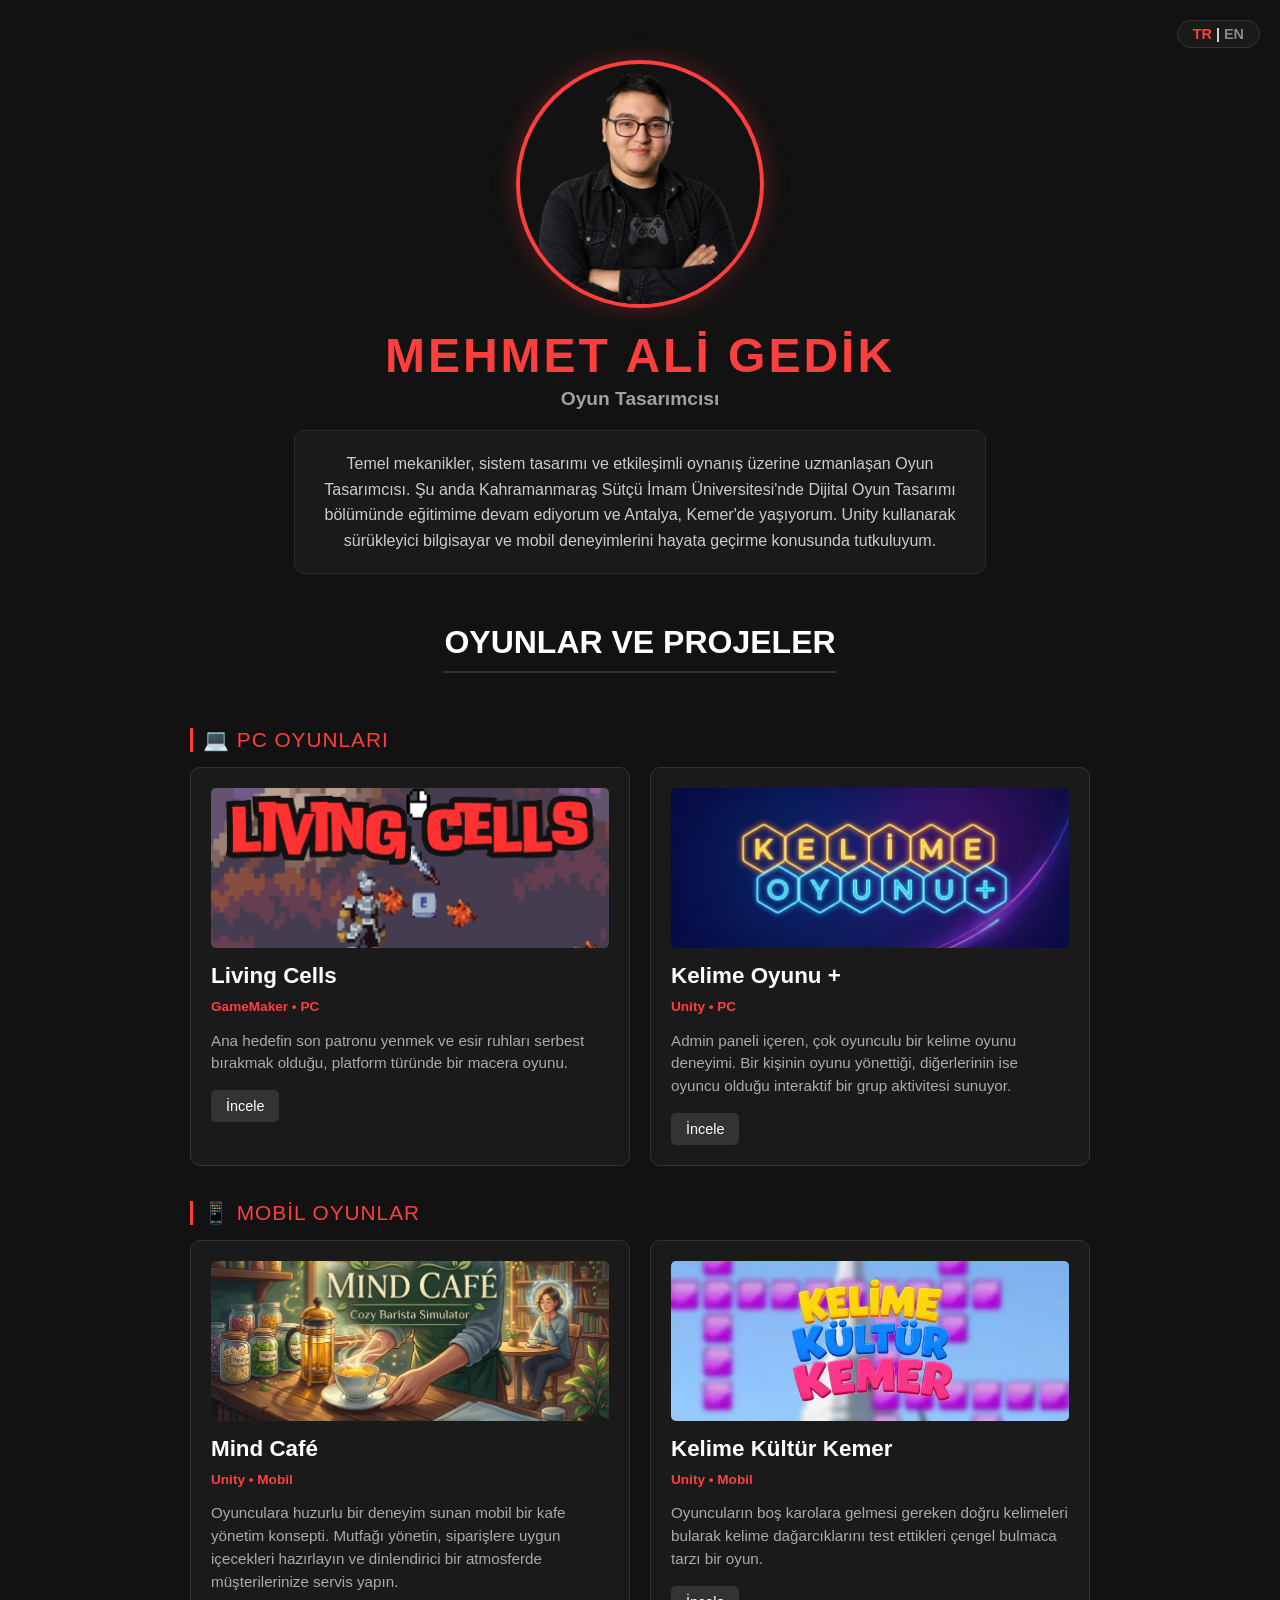
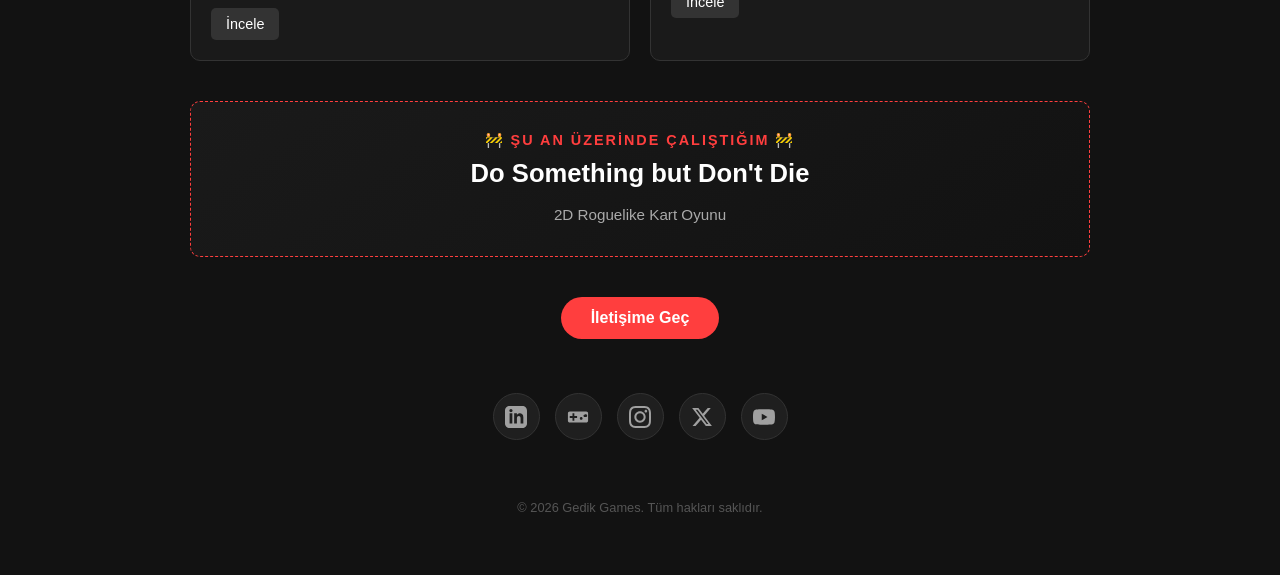
==== commit b9775dad: "Update tr.html" ====
--- a/tr.html
+++ b/tr.html
@@ -305,7 +305,7 @@
             <div class="project-card">
                 <img src="living-cells.png" alt="Living Cells" class="project-img">
                 <h3 class="project-title">Living Cells</h3>
-                <div class="project-tech">PC</div>
+                <div class="project-tech">GameMaker • PC</div>
                 <p class="project-desc">Ana hedefin son patronu yenmek ve esir ruhları serbest bırakmak olduğu, platform türünde bir macera oyunu.</p>
                 <a href="https://gedikmemoli.itch.io/living-cells" class="play-btn" target="_blank">İncele</a>
             </div>
